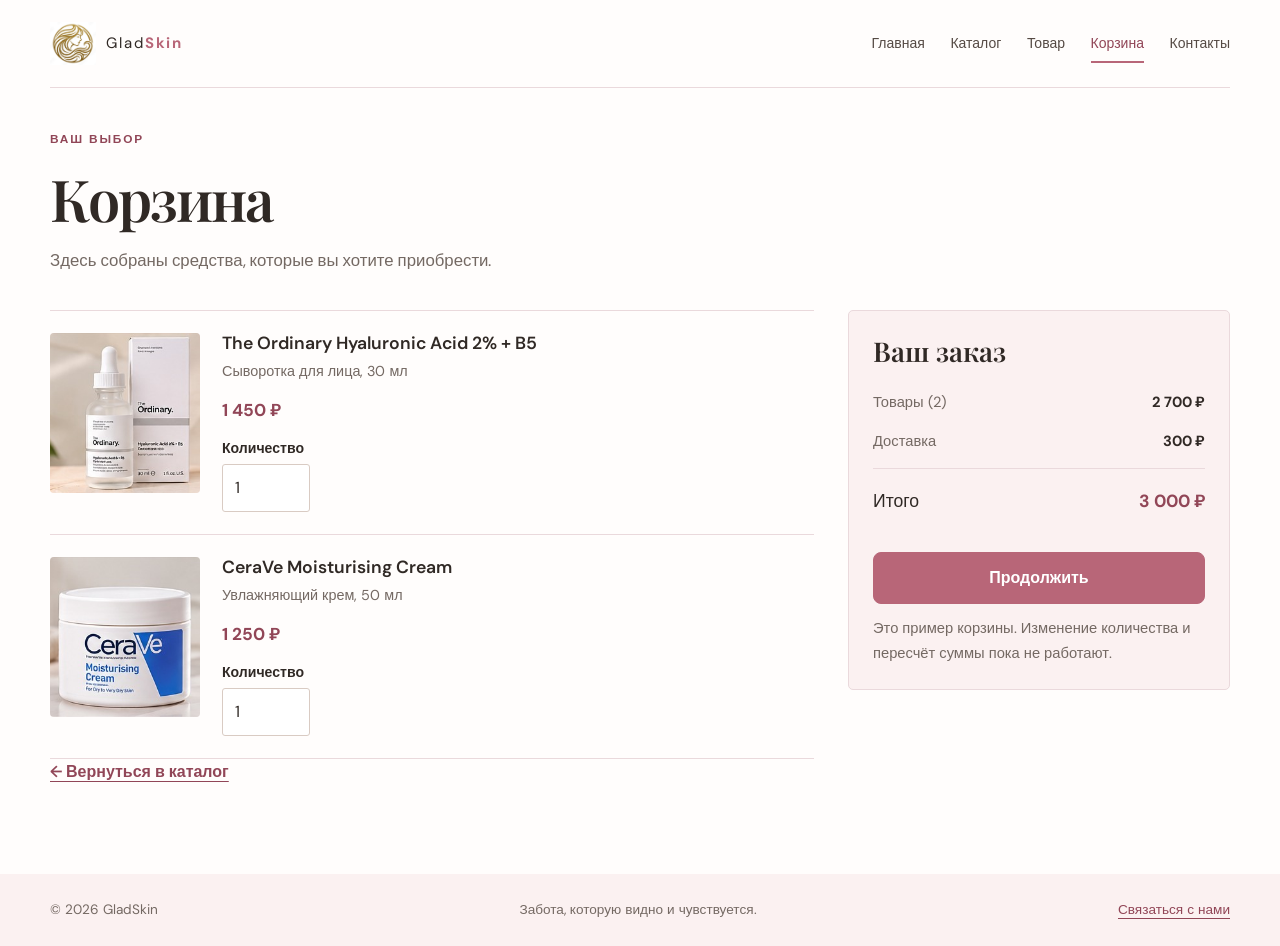
==== cart.html @ 56f7ef9e "Add files via upload" ====
<!DOCTYPE html>
<html lang="ru">
<head>
  <meta charset="UTF-8">
  <meta name="viewport" content="width=device-width, initial-scale=1">
  <meta name="description" content="Демонстрационная корзина магазина GladSkin.">
  <title>Корзина — GladSkin</title>
  <link rel="stylesheet" href="style.css">
</head>
<body>
  <a class="skip-link" href="#main-content">Перейти к основному содержимому</a>
  <header class="site-header">
    <a class="brand" href="index.html" aria-label="GladSkin — главная"><img src="images/logo.svg" alt="Логотип GladSkin" width="48" height="48"><span>Glad<strong>Skin</strong></span></a>
    <nav class="main-nav" aria-label="Основная навигация"><a tabindex="0" href="index.html">Главная</a><a tabindex="0" href="catalog.html">Каталог</a><a tabindex="0" href="product.html">Товар</a><a tabindex="0" aria-current="page" href="cart.html">Корзина</a><a tabindex="0" href="contacts.html">Контакты</a></nav>
  </header>
  <main id="main-content" class="page-main">
    <section class="page-intro"><p class="eyebrow">Ваш выбор</p><h1>Корзина</h1><p>Здесь собраны средства, которые вы хотите приобрести.</p></section>
    <section class="cart-layout">
      <div class="cart-items">
        <article class="cart-item">
          <img src="images/the-ordinary.svg" alt="Сыворотка The Ordinary Hyaluronic Acid 2% + B5" width="300" height="320">
          <div class="cart-item-info"><h2><a href="product.html">The Ordinary Hyaluronic Acid 2% + B5</a></h2><p>Сыворотка для лица, 30 мл</p><p class="price">1 450 ₽</p><label for="qty-serum">Количество</label><input id="qty-serum" type="number" min="1" max="10" value="1"></div>
        </article>
        <article class="cart-item">
          <img src="images/cerave-cream.svg" alt="Крем CeraVe Moisturising Cream" width="300" height="320">
          <div class="cart-item-info"><h2><a href="product.html">CeraVe Moisturising Cream</a></h2><p>Увлажняющий крем, 50 мл</p><p class="price">1 250 ₽</p><label for="qty-cream">Количество</label><input id="qty-cream" type="number" min="1" max="10" value="1"></div>
        </article>
      </div>
      <aside class="order-summary" aria-label="Итог заказа"><h2>Ваш заказ</h2><p><span>Товары (2)</span><strong>2 700 ₽</strong></p><p><span>Доставка</span><strong>300 ₽</strong></p><div class="summary-total"><span>Итого</span><strong>3 000 ₽</strong></div><a class="button button-full" href="contacts.html">Продолжить</a><p class="demo-note">Это пример корзины. Изменение количества и пересчёт суммы пока не работают.</p></aside>
    </section>
    <p><a class="text-link" href="catalog.html">← Вернуться в каталог</a></p>
  </main>
  <footer class="site-footer"><p>© 2026 GladSkin</p><p>Забота, которую видно и чувствуется.</p><a href="contacts.html">Связаться с нами</a></footer>
</body>
</html>
---- style.css ----
@import url('https://fonts.googleapis.com/css2?family=DM+Sans:wght@400;500;600;700&family=Playfair+Display:wght@500;600;700&display=swap');

:root {
  --ink: #302925;
  --muted: #746963;
  --rose: #a65d66;
  --rose-dark: #854650;
  --rose-pale: #f7e9e7;
  --cream: #fbf7f2;
  --paper: #fffdfb;
  --line: #eadfd8;
  --sage: #687a68;
  --shadow: 0 14px 40px rgba(73, 47, 40, .08);
}
* { box-sizing: border-box; }
html { scroll-behavior: smooth; }
body {
  margin: 0;
  color: var(--ink);
  background: var(--paper);
  font-family: 'DM Sans', Arial, sans-serif;
  font-size: 16px;
  line-height: 1.65;
}
img { display: block; max-width: 100%; height: auto; }
a { color: inherit; text-decoration-thickness: 1px; text-underline-offset: 4px; }
a:hover { color: var(--rose-dark); }
a:focus-visible, button:focus-visible, input:focus-visible, select:focus-visible, textarea:focus-visible {
  outline: 3px solid #bb7780;
  outline-offset: 3px;
}
.site-header {
  width: min(1180px, calc(100% - 48px));
  margin: 0 auto;
  min-height: 88px;
  display: flex;
  align-items: center;
  justify-content: space-between;
  gap: 24px;
  border-bottom: 1px solid var(--line);
}
.brand { display: inline-flex; align-items: center; gap: 10px; text-decoration: none; white-space: nowrap; letter-spacing: .13em; font-size: 15px; }
.brand img { width: auto; height: 44px; max-width: 48px; object-fit: contain; flex: 0 0 auto; }
.brand strong { color: var(--rose); font-weight: 700; }
.main-nav { display: flex; align-items: center; justify-content: flex-end; gap: clamp(12px, 2vw, 28px); flex-wrap: wrap; }
.main-nav a { font-size: 14px; text-decoration: none; color: #554a44; padding: 8px 0; }
.main-nav a[aria-current="page"] { color: var(--rose-dark); box-shadow: inset 0 -2px var(--rose); }
h1, h2, h3 { line-height: 1.2; margin-top: 0; }
h1, h2 { font-family: 'Playfair Display', Georgia, serif; font-weight: 600; }
h1 { font-size: clamp(2.3rem, 5vw, 4.5rem); letter-spacing: -.035em; }
h2 { font-size: clamp(1.65rem, 3vw, 2.4rem); }
h3 { font-size: 1.15rem; margin-bottom: 8px; }
p { margin-top: 0; }
.hero { width: min(1180px, calc(100% - 48px)); margin: 38px auto 76px; display: grid; grid-template-columns: 1fr 1fr; align-items: center; gap: clamp(30px, 6vw, 80px); }
.hero-copy { padding: 28px 0; }
.hero-copy h1 { max-width: 620px; margin-bottom: 22px; }
.hero-copy > p:not(.eyebrow) { color: var(--muted); max-width: 480px; font-size: 1.05rem; margin-bottom: 28px; }
.hero-image { width: 100%; height: 520px; object-fit: cover; border-radius: 48% 48% 8px 8px; background: var(--rose-pale); }
.eyebrow { color: var(--rose); text-transform: uppercase; letter-spacing: .16em; font-size: .74rem; font-weight: 700; margin-bottom: 14px; }
.button { display: inline-flex; justify-content: center; align-items: center; min-height: 48px; padding: 12px 24px; border: 1px solid var(--rose); border-radius: 3px; background: var(--rose); color: white; font: inherit; font-weight: 600; text-decoration: none; cursor: pointer; }
.button:hover { color: white; background: var(--rose-dark); border-color: var(--rose-dark); }
.button-small { min-height: 44px; padding: 9px 16px; }
.button-full { display: flex; width: 100%; }
.section, .values, .page-main { width: min(1180px, calc(100% - 48px)); margin-left: auto; margin-right: auto; }
.section { margin-bottom: 78px; }
.section-heading { display: flex; align-items: end; justify-content: space-between; gap: 24px; margin-bottom: 26px; }
.section-heading h2 { margin-bottom: 0; }
.text-link { color: var(--rose-dark); font-weight: 600; }
.product-grid { display: grid; grid-template-columns: repeat(4, minmax(0, 1fr)); gap: 28px 20px; }
.product-grid-3 { grid-template-columns: repeat(3, minmax(0, 1fr)); }
.product-card { min-width: 0; background: var(--paper); }
.product-image { display: block; overflow: hidden; background: var(--cream); border-radius: 4px; }
.product-image img { display: block; width: 100%; aspect-ratio: 4 / 4.4; object-fit: contain; padding: 12px; background: #f4f0e8; transition: transform .25s ease; }
.product-image:hover img { transform: scale(1.035); }
.product-info { padding: 14px 2px 0; }
.product-type { color: var(--rose-dark); font-family: 'DM Sans', Arial, sans-serif; font-size: .78rem; font-weight: 700; letter-spacing: .07em; text-transform: uppercase; margin-bottom: 5px; }
.product-info h2, .product-info h3 { font-family: 'DM Sans', Arial, sans-serif; font-size: 1.05rem; font-weight: 600; margin-bottom: 7px; }
.product-info h2 a, .product-info h3 a { text-decoration: none; }
.product-description { color: var(--muted); font-size: .88rem; margin-bottom: 8px; }
.price { font-weight: 700; color: var(--rose-dark); margin-bottom: 0; }
.values { display: grid; grid-template-columns: repeat(3, minmax(0, 1fr)); gap: 32px; padding: 38px 0 68px; border-top: 1px solid var(--line); }
.values article { padding-right: 16px; }
.values h2 { font-size: 1.5rem; margin: 10px 0; }
.values p { color: var(--muted); margin-bottom: 0; }
.value-number { color: var(--rose); letter-spacing: .1em; font-size: .8rem; font-weight: 700; }
.site-footer { display: flex; align-items: center; justify-content: space-between; flex-wrap: wrap; gap: 10px 24px; padding: 25px max(24px, calc((100% - 1180px) / 2)); background: var(--cream); color: var(--muted); font-size: .85rem; }
.site-footer p { margin: 0; }
.site-footer a { color: var(--rose-dark); }
.page-main { padding-top: 42px; padding-bottom: 72px; }
.page-intro { max-width: 720px; margin-bottom: 36px; }
.page-intro h1 { font-size: clamp(2.3rem, 5vw, 3.6rem); margin-bottom: 14px; }
.page-intro > p:last-child { color: var(--muted); font-size: 1.05rem; }
.filter-panel { display: grid; grid-template-columns: 1.5fr 1fr 1fr auto; align-items: end; gap: 14px; padding: 22px; margin-bottom: 12px; background: var(--cream); border: 1px solid var(--line); border-radius: 5px; }
.field { display: flex; flex-direction: column; gap: 7px; min-width: 0; }
.field label, .cart-item-info label { font-size: .88rem; font-weight: 600; }
input, select, textarea { width: 100%; max-width: 100%; min-height: 44px; padding: 10px 12px; border: 1px solid #d9cbc3; border-radius: 3px; color: var(--ink); background: white; font: inherit; }
textarea { resize: vertical; }
.demo-note { color: var(--muted); font-size: .82rem; margin: 12px 0 26px; }
.breadcrumbs { font-size: .88rem; color: var(--muted); margin-bottom: 28px; }
.product-detail { display: grid; grid-template-columns: minmax(0, 1fr) minmax(0, .9fr); align-items: start; gap: clamp(30px, 6vw, 80px); }
.detail-image { margin: 0; background: var(--cream); border-radius: 4px; overflow: hidden; }
.detail-image img { width: 100%; max-height: 680px; object-fit: cover; }
.detail-copy { padding: 12px 0; }
.detail-copy h1 { font-size: clamp(2.4rem, 4vw, 3.6rem); margin-bottom: 18px; }
.detail-lead { color: var(--muted); font-size: 1.05rem; }
.price-large { font-size: 1.5rem; margin: 20px 0 8px; }
.stock { color: var(--sage); font-size: .9rem; margin-bottom: 22px; }
.stock span { font-size: .7rem; margin-right: 6px; }
.detail-section { margin-top: 32px; }
.detail-section h2 { font-size: 1.5rem; margin-bottom: 12px; }
.detail-section p { color: var(--muted); }
.spec-list { margin: 0; }
.spec-list div { display: flex; justify-content: space-between; gap: 18px; padding: 10px 0; border-bottom: 1px solid var(--line); }
.spec-list dt { color: var(--muted); }
.spec-list dd { margin: 0; text-align: right; font-weight: 600; }
.cart-layout { display: grid; grid-template-columns: minmax(0, 1.6fr) minmax(260px, .8fr); gap: 34px; align-items: start; }
.cart-items { border-top: 1px solid var(--line); }
.cart-item { display: grid; grid-template-columns: 150px minmax(0, 1fr); gap: 22px; padding: 22px 0; border-bottom: 1px solid var(--line); }
.cart-item > img { width: 150px; height: 160px; object-fit: cover; background: var(--cream); border-radius: 4px; }
.cart-item-info h2 { font-family: 'DM Sans', Arial, sans-serif; font-size: 1.1rem; margin-bottom: 6px; }
.cart-item-info h2 a { text-decoration: none; }
.cart-item-info > p:not(.price) { color: var(--muted); font-size: .9rem; margin-bottom: 6px; }
.cart-item-info label { display: block; margin-top: 12px; }
.cart-item-info input { width: 88px; margin-top: 4px; }
.order-summary { padding: 24px; background: var(--cream); border: 1px solid var(--line); border-radius: 5px; }
.order-summary h2 { font-size: 1.7rem; margin-bottom: 22px; }
.order-summary > p { display: flex; justify-content: space-between; gap: 14px; color: var(--muted); font-size: .92rem; }
.order-summary > p strong { color: var(--ink); white-space: nowrap; }
.summary-total { display: flex; justify-content: space-between; gap: 12px; padding: 18px 0; margin: 12px 0 18px; border-top: 1px solid var(--line); font-size: 1.1rem; }
.summary-total strong { color: var(--rose-dark); }
.order-summary .demo-note { margin-bottom: 0; }
.contact-layout { display: grid; grid-template-columns: .8fr 1.2fr; gap: clamp(30px, 6vw, 90px); align-items: start; }
.contact-info h2, .contact-form h2 { font-size: 1.8rem; }
.contact-slogan { color: var(--rose-dark); font-family: 'Playfair Display', Georgia, serif; font-size: 1.3rem; }
address { font-style: normal; }
address p { margin: 24px 0; }
address strong { display: inline-block; margin-bottom: 5px; }
.contact-form { padding: clamp(20px, 4vw, 36px); background: var(--cream); border: 1px solid var(--line); border-radius: 5px; }
.contact-form > p { color: var(--muted); }
.contact-form .field { margin-top: 18px; }
.check-field { display: flex; align-items: flex-start; gap: 10px; margin: 18px 0 22px; font-size: .86rem; }
.check-field input { width: 18px; min-height: 18px; margin-top: 4px; flex: 0 0 auto; }
.contact-form .demo-note { margin-bottom: 0; }

@media (max-width: 900px) {
  .site-header { align-items: flex-start; flex-direction: column; justify-content: center; padding: 16px 0; gap: 12px; }
  .main-nav { justify-content: flex-start; gap: 8px 20px; }
  .hero { gap: 28px; }
  .hero-image { height: 430px; }
  .product-grid { grid-template-columns: repeat(3, minmax(0, 1fr)); }
  .filter-panel { grid-template-columns: repeat(2, minmax(0, 1fr)); }
  .product-detail { gap: 30px; }
  .cart-layout { grid-template-columns: minmax(0, 1.2fr) minmax(230px, .8fr); gap: 22px; }
}
@media (max-width: 620px) {
  body { font-size: 15px; }
  .site-header, .hero, .section, .values, .page-main { width: calc(100% - 32px); }
  .site-header { min-height: auto; padding: 14px 0; }
  .brand img { height: 38px; max-width: 42px; }
  .main-nav { width: 100%; gap: 4px 16px; }
  .main-nav a { font-size: .83rem; padding: 5px 0; }
  .hero { margin-top: 22px; margin-bottom: 48px; grid-template-columns: 1fr; gap: 20px; }
  .hero-copy { padding: 12px 0 0; }
  .hero-copy h1 { font-size: clamp(2.25rem, 11vw, 3.2rem); }
  .hero-image { height: auto; max-height: 390px; aspect-ratio: 1 / 1; border-radius: 42% 42% 6px 6px; }
  .section { margin-bottom: 48px; }
  .section-heading { align-items: flex-start; flex-direction: column; gap: 10px; }
  .product-grid, .product-grid-3 { grid-template-columns: repeat(2, minmax(0, 1fr)); gap: 24px 12px; }
  .product-info { padding-top: 10px; }
  .product-info h2, .product-info h3 { font-size: .98rem; overflow-wrap: anywhere; }
  .product-description { font-size: .82rem; }
  .values { grid-template-columns: 1fr; gap: 26px; padding: 30px 0 42px; }
  .site-footer { padding: 22px 16px; flex-direction: column; align-items: flex-start; gap: 7px; }
  .page-main { padding-top: 28px; padding-bottom: 48px; }
  .page-intro { margin-bottom: 25px; }
  .page-intro h1 { font-size: clamp(2.2rem, 10vw, 3rem); }
  .filter-panel { grid-template-columns: 1fr; padding: 16px; gap: 13px; }
  .filter-panel .button { width: 100%; }
  .product-detail, .cart-layout, .contact-layout { grid-template-columns: 1fr; gap: 28px; }
  .detail-copy { padding-top: 0; }
  .detail-copy h1 { font-size: 2.6rem; }
  .cart-item { grid-template-columns: 100px minmax(0, 1fr); gap: 14px; }
  .cart-item > img { width: 100px; height: 120px; }
  .order-summary { padding: 20px; }
  .contact-form { padding: 20px 16px; }
}
@media (max-width: 380px) {
  .site-header, .hero, .section, .values, .page-main { width: calc(100% - 28px); }
  .brand { font-size: 13px; }
  .main-nav { gap: 3px 12px; }
  .main-nav a { font-size: .79rem; }
  .product-grid, .product-grid-3 { gap: 20px 10px; }
  .product-info h2, .product-info h3 { font-size: .9rem; }
  .cart-item { grid-template-columns: 84px minmax(0, 1fr); gap: 12px; }
  .cart-item > img { width: 84px; height: 104px; }
}




/* Обновлённое оформление GladSkin: розовая палитра и карточки товаров */
:root {
  --ink: #302925;
  --muted: #746963;
  --rose: #b86678;
  --rose-dark: #914657;
  --rose-pale: #f7e9ed;
  --cream: #fbf1f1;
  --paper: #fffdfc;
  --line: #ead9dc;
  --sage: #687a68;
  --shadow: 0 12px 32px rgba(92, 47, 58, .09);
}
.brand strong { color: var(--rose); }
.main-nav a[aria-current="page"] { color: var(--rose-dark); box-shadow: inset 0 -2px var(--rose); }
.eyebrow, .product-type { color: var(--rose-dark); }
.button { background: var(--rose); border-color: var(--rose); border-radius: 8px; color: #fff; }
.button:hover { background: var(--rose-dark); border-color: var(--rose-dark); color: #fff; }
.text-link, .site-footer a { color: var(--rose-dark); }
.hero-image { background: var(--rose-pale); }
.product-grid { align-items: stretch; gap: 28px 22px; }
.product-card {
  min-width: 0;
  display: flex;
  flex-direction: column;
  overflow: hidden;
  background: var(--paper);
  border: 1px solid var(--line);
  border-radius: 16px;
  box-shadow: 0 5px 18px rgba(92, 47, 58, .055);
  transition: transform .2s ease, box-shadow .2s ease, border-color .2s ease;
}
.product-card:hover {
  transform: translateY(-3px);
  border-color: #d9aab4;
  box-shadow: 0 12px 28px rgba(92, 47, 58, .12);
}
.product-image {
  display: flex;
  align-items: center;
  justify-content: center;
  aspect-ratio: 4 / 3;
  padding: 12px;
  background: #f8eeee;
  border-radius: 0;
}
.product-image img {
  display: block;
  width: 100%;
  height: 100%;
  aspect-ratio: auto;
  object-fit: contain;
  border-radius: 8px;
  transition: transform .25s ease;
}
.product-image:hover img { transform: scale(1.025); }
.product-info {
  flex: 1;
  display: flex;
  flex-direction: column;
  align-items: flex-start;
  gap: 7px;
  padding: 17px 17px 19px;
}
.product-type { margin: 0; font-size: .73rem; font-weight: 700; letter-spacing: .09em; text-transform: uppercase; }
.product-info h2, .product-info h3 { margin: 0; font-size: 1.02rem; line-height: 1.4; overflow-wrap: anywhere; }
.product-info h2 a, .product-info h3 a { text-decoration: none; }
.product-info h2 a:hover, .product-info h3 a:hover { text-decoration: underline; }
.product-description { line-height: 1.55; }
.price { margin-top: auto; padding-top: 6px; color: var(--rose-dark); font-size: 1.08rem; }
.button:focus-visible, a:focus-visible, input:focus-visible, select:focus-visible, textarea:focus-visible { outline-color: #914657; }
@media (prefers-reduced-motion: reduce) {
  *, *::before, *::after { scroll-behavior: auto !important; transition-duration: .01ms !important; animation-duration: .01ms !important; }
}


/* Практическая работа № 1: выравнивание всех карточек каталога */
.skip-link { position: absolute; left: -10000px; top: 0; z-index: 100; padding: 10px 14px; background: #fffdfc; color: #40272d; border: 2px solid #914657; border-radius: 6px; }
.skip-link:focus { left: 12px; top: 12px; }
.product-grid { align-items: stretch; }
.product-card { height: 100%; min-width: 0; display: flex; flex-direction: column; }
.product-image { aspect-ratio: 229 / 159; width: 100%; flex: 0 0 auto; padding: 8px; box-sizing: border-box; }
.product-image img { width: 100%; height: 100%; aspect-ratio: 370 / 249; object-fit: contain; padding: 0; }
.product-info { flex: 1 1 auto; display: flex; flex-direction: column; align-items: flex-start; gap: 8px; min-width: 0; }
.product-type { min-height: 1.2em; }
.product-info h2, .product-info h3 { min-height: 2.8em; width: 100%; line-height: 1.4; overflow-wrap: anywhere; }
.product-description { min-height: 4.4em; margin: 0; line-height: 1.5; }
.product-info .price { margin-top: auto; padding-top: 8px; }
@media (max-width: 620px) {
  .product-image { aspect-ratio: 229 / 159; }
  .product-info h2, .product-info h3 { min-height: 3.6em; font-size: .96rem; }
  .product-description { min-height: 5.1em; font-size: .82rem; }
}


/* Доступность навигации с клавиатуры: хорошо заметный индикатор фокуса */
.main-nav a:focus,
.main-nav a:focus-visible,
.brand:focus,
.brand:focus-visible,
.button:focus,
.button:focus-visible,
input:focus,
select:focus,
textarea:focus {
  outline: 3px solid #6d2635;
  outline-offset: 4px;
  box-shadow: 0 0 0 2px #fffdfc;
}
.main-nav a:focus,
.main-nav a:focus-visible {
  color: #5b2633;
  background: #f8e8ec;
  border-radius: 4px;
  padding-left: 6px;
  padding-right: 6px;
}
.skip-link:focus,
.skip-link:focus-visible {
  position: fixed;
  left: 12px;
  top: 12px;
  z-index: 10000;
  padding: 10px 14px;
  background: #fffdfc;
  color: #40272d;
  outline: 3px solid #6d2635;
  outline-offset: 3px;
}
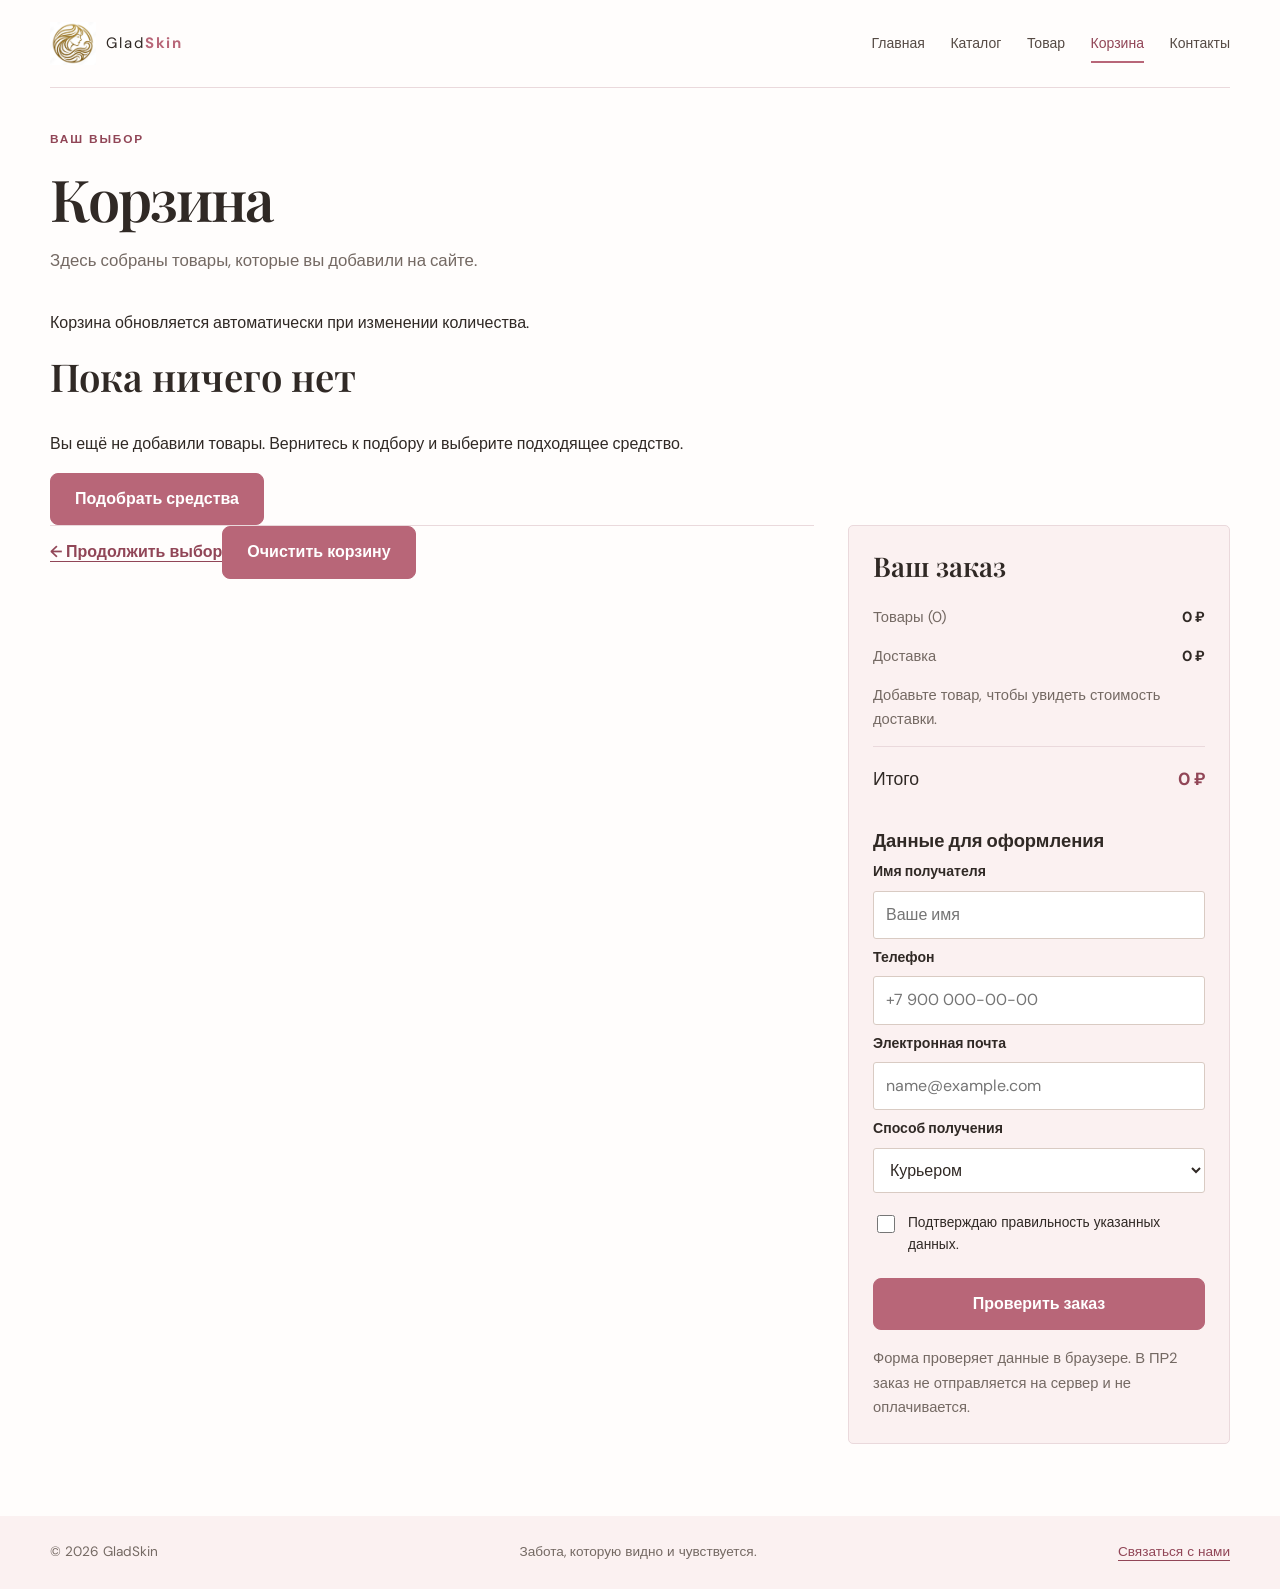
==== commit 1abd2d49: "cart.html" ====
--- a/cart.html
+++ b/cart.html
@@ -3,33 +3,71 @@
 <head>
   <meta charset="UTF-8">
   <meta name="viewport" content="width=device-width, initial-scale=1">
-  <meta name="description" content="Демонстрационная корзина магазина GladSkin.">
+  <meta name="description" content="Корзина магазина GladSkin.">
   <title>Корзина — GladSkin</title>
   <link rel="stylesheet" href="style.css">
 </head>
 <body>
   <a class="skip-link" href="#main-content">Перейти к основному содержимому</a>
   <header class="site-header">
-    <a class="brand" href="index.html" aria-label="GladSkin — главная"><img src="images/logo.svg" alt="Логотип GladSkin" width="48" height="48"><span>Glad<strong>Skin</strong></span></a>
-    <nav class="main-nav" aria-label="Основная навигация"><a tabindex="0" href="index.html">Главная</a><a tabindex="0" href="catalog.html">Каталог</a><a tabindex="0" href="product.html">Товар</a><a tabindex="0" aria-current="page" href="cart.html">Корзина</a><a tabindex="0" href="contacts.html">Контакты</a></nav>
-  </header>
+<a aria-label="GladSkin — главная" class="brand" href="index.html"><img alt="Логотип GladSkin" height="48" src="images/logo.svg" width="48"/><span>Glad<strong>Skin</strong></span></a>
+<nav aria-label="Основная навигация" class="main-nav"><a href="index.html">Главная</a><a href="catalog.html">Каталог</a><a href="product.html">Товар</a><a aria-current="page" href="cart.html">Корзина</a><a href="contacts.html">Контакты</a></nav>
+</header>
   <main id="main-content" class="page-main">
-    <section class="page-intro"><p class="eyebrow">Ваш выбор</p><h1>Корзина</h1><p>Здесь собраны средства, которые вы хотите приобрести.</p></section>
-    <section class="cart-layout">
-      <div class="cart-items">
-        <article class="cart-item">
-          <img src="images/the-ordinary.svg" alt="Сыворотка The Ordinary Hyaluronic Acid 2% + B5" width="300" height="320">
-          <div class="cart-item-info"><h2><a href="product.html">The Ordinary Hyaluronic Acid 2% + B5</a></h2><p>Сыворотка для лица, 30 мл</p><p class="price">1 450 ₽</p><label for="qty-serum">Количество</label><input id="qty-serum" type="number" min="1" max="10" value="1"></div>
-        </article>
-        <article class="cart-item">
-          <img src="images/cerave-cream.svg" alt="Крем CeraVe Moisturising Cream" width="300" height="320">
-          <div class="cart-item-info"><h2><a href="product.html">CeraVe Moisturising Cream</a></h2><p>Увлажняющий крем, 50 мл</p><p class="price">1 250 ₽</p><label for="qty-cream">Количество</label><input id="qty-cream" type="number" min="1" max="10" value="1"></div>
-        </article>
+    <section class="page-intro"><p class="eyebrow">Ваш выбор</p><h1>Корзина</h1><p>Здесь собраны товары, которые вы добавили на сайте.</p></section>
+    <p class="cart-update-note" id="cart-update-status" role="status" aria-live="polite">Корзина обновляется автоматически при изменении количества.</p>
+    <div class="cart-empty" id="cart-empty" hidden>
+      <h2>Пока ничего нет</h2>
+      <p>Вы ещё не добавили товары. Вернитесь к подбору и выберите подходящее средство.</p>
+      <a class="button" href="catalog.html">Подобрать средства</a>
+    </div>
+    <section class="cart-layout" id="cart-layout" hidden>
+      <div>
+        <div class="cart-items" id="cart-items" aria-label="Товары в корзине"></div>
+        <div class="cart-actions"><a class="text-link" href="catalog.html">← Продолжить выбор</a><button class="button button-light" id="clear-cart" type="button">Очистить корзину</button></div>
       </div>
-      <aside class="order-summary" aria-label="Итог заказа"><h2>Ваш заказ</h2><p><span>Товары (2)</span><strong>2 700 ₽</strong></p><p><span>Доставка</span><strong>300 ₽</strong></p><div class="summary-total"><span>Итого</span><strong>3 000 ₽</strong></div><a class="button button-full" href="contacts.html">Продолжить</a><p class="demo-note">Это пример корзины. Изменение количества и пересчёт суммы пока не работают.</p></aside>
+      <aside class="order-summary" aria-label="Итог заказа">
+        <h2>Ваш заказ</h2>
+        <p><span id="cart-count">Товары (0)</span><strong id="cart-subtotal">0 ₽</strong></p>
+        <p><span>Доставка</span><strong id="cart-delivery">0 ₽</strong></p>
+        <p class="delivery-hint" id="delivery-hint">Добавьте товар, чтобы увидеть стоимость доставки.</p>
+        <div class="summary-total"><span>Итого</span><strong id="cart-total">0 ₽</strong></div>
+        <form class="checkout-form" id="checkout-form" data-validated-form="checkout" novalidate>
+          <h3>Данные для оформления</h3>
+          <div class="field">
+            <label for="order-name">Имя получателя</label>
+            <input id="order-name" name="name" type="text" minlength="2" maxlength="60" autocomplete="name" required aria-describedby="order-name-error" placeholder="Ваше имя">
+            <small class="field-error" id="order-name-error" data-error-for="order-name"></small>
+          </div>
+          <div class="field">
+            <label for="order-phone">Телефон</label>
+            <input id="order-phone" name="phone" type="tel" autocomplete="tel" required aria-describedby="order-phone-error" placeholder="+7 900 000-00-00">
+            <small class="field-error" id="order-phone-error" data-error-for="order-phone"></small>
+          </div>
+          <div class="field">
+            <label for="order-email">Электронная почта</label>
+            <input id="order-email" name="email" type="email" autocomplete="email" required aria-describedby="order-email-error" placeholder="name@example.com">
+            <small class="field-error" id="order-email-error" data-error-for="order-email"></small>
+          </div>
+          <div class="field">
+            <label for="delivery-method">Способ получения</label>
+            <select id="delivery-method" name="delivery" required>
+              <option value="courier">Курьером</option>
+              <option value="pickup">Самовывоз</option>
+            </select>
+          </div>
+          <div class="consent-wrap">
+            <label class="check-field"><input id="order-consent" name="consent" type="checkbox" required> Подтверждаю правильность указанных данных.</label>
+            <small class="field-error" id="order-consent-error" data-error-for="order-consent"></small>
+          </div>
+          <button class="button button-full" type="submit">Проверить заказ</button>
+          <p class="form-status" id="checkout-status" role="status" aria-live="polite"></p>
+        </form>
+        <p class="demo-note">Форма проверяет данные в браузере. В ПР2 заказ не отправляется на сервер и не оплачивается.</p>
+      </aside>
     </section>
-    <p><a class="text-link" href="catalog.html">← Вернуться в каталог</a></p>
   </main>
   <footer class="site-footer"><p>© 2026 GladSkin</p><p>Забота, которую видно и чувствуется.</p><a href="contacts.html">Связаться с нами</a></footer>
+  <script src="script.js" defer></script>
 </body>
 </html>
